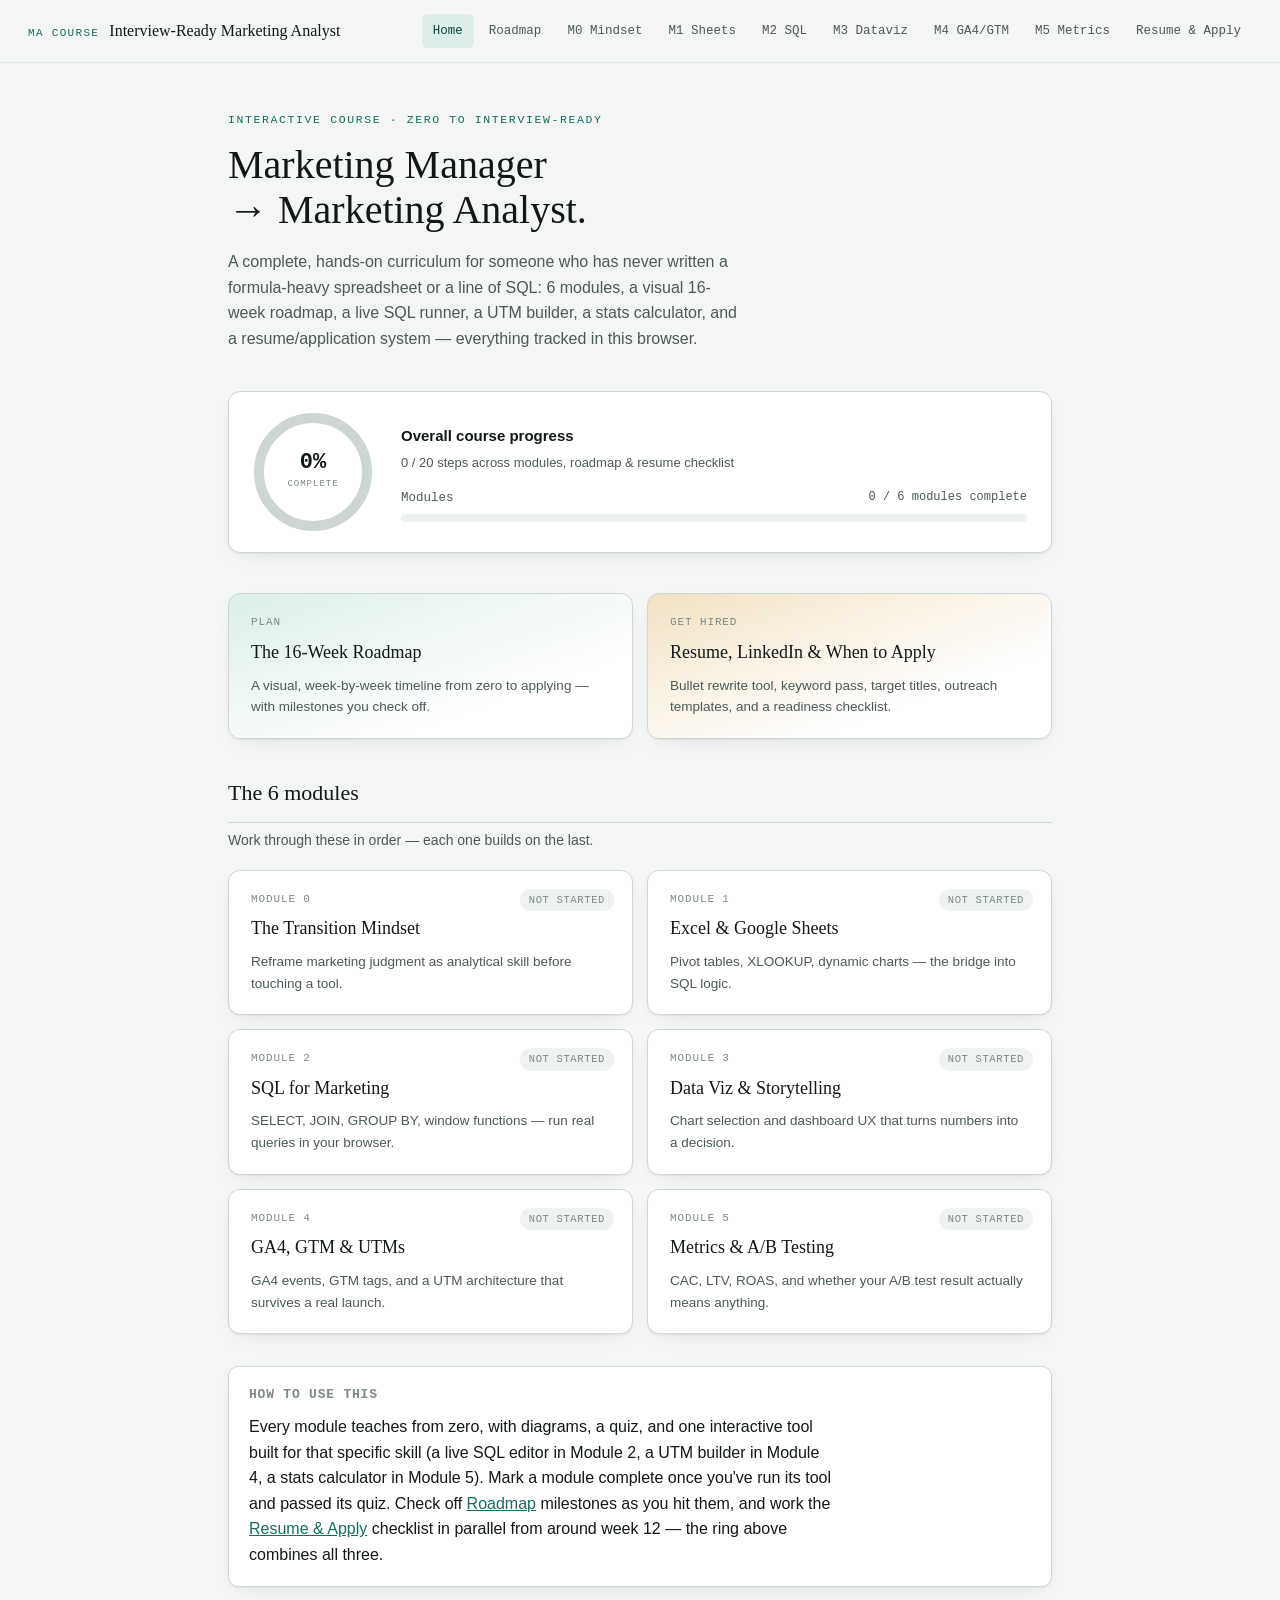
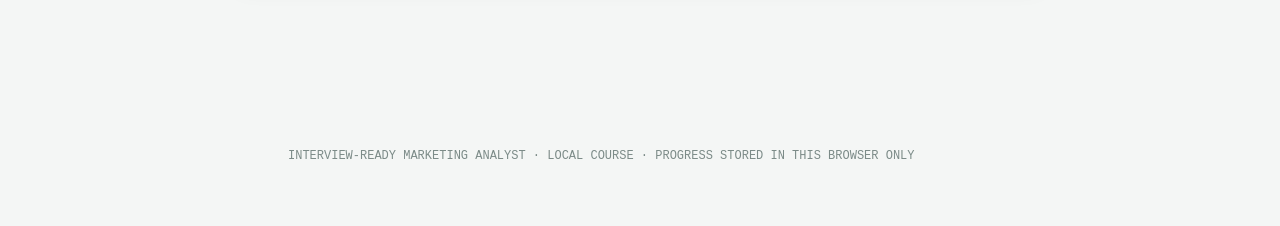
==== index.html @ cafff7cc "Initial commit: interactive marketing analyst course" ====
<!doctype html>
<html lang="en">
<head>
<meta charset="utf-8">
<title>Interview-Ready Marketing Analyst — Course</title>
<meta name="viewport" content="width=device-width, initial-scale=1">
<link rel="stylesheet" href="assets/styles.css">
</head>
<body>
<div class="topbar" id="topbar-mount" data-current=""></div>

<main class="page" style="max-width:880px;">
  <div class="hero">
    <p class="eyebrow">Interactive Course · Zero to Interview-Ready</p>
    <h1 class="doc-title">Marketing Manager → Marketing Analyst.</h1>
    <p class="doc-sub">A complete, hands-on curriculum for someone who has never written a formula-heavy spreadsheet or a line of SQL: 6 modules, a visual 16-week roadmap, a live SQL runner, a UTM builder, a stats calculator, and a resume/application system — everything tracked in this browser.</p>
  </div>

  <div class="progress-shell" style="display:flex; gap:28px; align-items:center; flex-wrap:wrap;">
    <svg id="progress-ring" width="120" height="120" viewBox="0 0 120 120" style="flex:none;"></svg>
    <div style="flex:1; min-width:220px;">
      <b style="font-size:15px;">Overall course progress</b>
      <p id="ring-label" style="color:var(--ink-muted); font-size:13px; margin:4px 0 14px;"></p>
      <div class="progress-row" style="margin-bottom:6px;">
        <span style="font-size:12.5px; color:var(--ink-muted);">Modules</span>
        <span id="progress-label" style="font-family:var(--mono); font-size:12px;">0 / 6</span>
      </div>
      <div class="progress-track"><div class="progress-fill" id="progress-fill" style="width:0%"></div></div>
    </div>
  </div>

  <div class="module-grid" style="margin-bottom:14px;">
    <a class="mcard" href="roadmap.html" style="background:linear-gradient(160deg, var(--teal-soft), var(--surface) 70%);">
      <div class="mnum">Plan</div>
      <h3>The 16-Week Roadmap</h3>
      <p>A visual, week-by-week timeline from zero to applying — with milestones you check off.</p>
    </a>
    <a class="mcard" href="resume.html" style="background:linear-gradient(160deg, var(--gold-soft), var(--surface) 70%);">
      <div class="mnum">Get Hired</div>
      <h3>Resume, LinkedIn &amp; When to Apply</h3>
      <p>Bullet rewrite tool, keyword pass, target titles, outreach templates, and a readiness checklist.</p>
    </a>
  </div>

  <h2 style="border-bottom:1px solid var(--line); padding-bottom:12px; font-family:var(--serif); font-weight:400; font-size:22px; margin:36px 0 6px;">The 6 modules</h2>
  <p style="color:var(--ink-muted); font-size:14px; margin:0 0 18px;">Work through these in order — each one builds on the last.</p>
  <div class="module-grid" id="module-grid"></div>

  <div class="box" style="margin-top:32px;">
    <h4 style="margin-top:0;">How to use this</h4>
    <p style="margin:0">Every module teaches from zero, with diagrams, a quiz, and one interactive tool built for that specific skill (a live SQL editor in Module 2, a UTM builder in Module 4, a stats calculator in Module 5). Mark a module complete once you've run its tool and passed its quiz. Check off <a href="roadmap.html">Roadmap</a> milestones as you hit them, and work the <a href="resume.html">Resume &amp; Apply</a> checklist in parallel from around week 12 — the ring above combines all three.</p>
  </div>
</main>

<footer class="site">INTERVIEW-READY MARKETING ANALYST · LOCAL COURSE · PROGRESS STORED IN THIS BROWSER ONLY</footer>

<script src="assets/app.js"></script>
</body>
</html>
---- assets/styles.css ----
:root{
  --bg:#f4f6f5; --surface:#ffffff; --surface-2:#eef2f1;
  --ink:#12181a; --ink-muted:#4a5a58; --ink-faint:#7c8b88;
  --line:#ccd6d3; --line-soft:#dfe6e4;
  --gold:#a8701c; --gold-soft:#f2e2c4; --gold-ink:#5c3d10;
  --teal:#146e60; --teal-soft:#dceee9; --teal-ink:#0d443b;
  --code-bg:#101817; --code-ink:#dce8e4;
  --good:#1f7a3d; --good-soft:#dcf0e2; --bad:#a3311a; --bad-soft:#f6ded8;
  --shadow: 0 1px 2px rgba(18,24,26,0.06), 0 8px 24px -12px rgba(18,24,26,0.12);
  --serif: Georgia, 'Iowan Old Style', 'Palatino Linotype', 'Book Antiqua', serif;
  --sans: -apple-system, BlinkMacSystemFont, 'Segoe UI', Roboto, Helvetica, Arial, sans-serif;
  --mono: ui-monospace, 'SF Mono', 'Cascadia Code', 'Consolas', 'Liberation Mono', monospace;
}
@media (prefers-color-scheme: dark){
  :root{
    --bg:#0e1414; --surface:#151f1e; --surface-2:#1b2726;
    --ink:#e9efec; --ink-muted:#9db0ac; --ink-faint:#71847f;
    --line:#2b3939; --line-soft:#233130;
    --gold:#f0b545; --gold-soft:#2e2412; --gold-ink:#f6cd7c;
    --teal:#4fc2ac; --teal-soft:#122824; --teal-ink:#7fdcc7;
    --code-bg:#0a1110; --code-ink:#cfe6df;
    --good:#4fd07f; --good-soft:#123321; --bad:#f28a70; --bad-soft:#3a1a13;
    --shadow: 0 1px 2px rgba(0,0,0,0.3), 0 8px 24px -12px rgba(0,0,0,0.5);
  }
}
:root[data-theme="dark"]{
  --bg:#0e1414; --surface:#151f1e; --surface-2:#1b2726;
  --ink:#e9efec; --ink-muted:#9db0ac; --ink-faint:#71847f;
  --line:#2b3939; --line-soft:#233130;
  --gold:#f0b545; --gold-soft:#2e2412; --gold-ink:#f6cd7c;
  --teal:#4fc2ac; --teal-soft:#122824; --teal-ink:#7fdcc7;
  --code-bg:#0a1110; --code-ink:#cfe6df;
  --good:#4fd07f; --good-soft:#123321; --bad:#f28a70; --bad-soft:#3a1a13;
  --shadow: 0 1px 2px rgba(0,0,0,0.3), 0 8px 24px -12px rgba(0,0,0,0.5);
}
:root[data-theme="light"]{
  --bg:#f4f6f5; --surface:#ffffff; --surface-2:#eef2f1;
  --ink:#12181a; --ink-muted:#4a5a58; --ink-faint:#7c8b88;
  --line:#ccd6d3; --line-soft:#dfe6e4;
  --gold:#a8701c; --gold-soft:#f2e2c4; --gold-ink:#5c3d10;
  --teal:#146e60; --teal-soft:#dceee9; --teal-ink:#0d443b;
  --code-bg:#101817; --code-ink:#dce8e4;
  --good:#1f7a3d; --good-soft:#dcf0e2; --bad:#a3311a; --bad-soft:#f6ded8;
  --shadow: 0 1px 2px rgba(18,24,26,0.06), 0 8px 24px -12px rgba(18,24,26,0.12);
}

*{box-sizing:border-box;}
html{background:var(--bg);}
body{
  margin:0; background:var(--bg); color:var(--ink); font-family:var(--sans);
  font-size:16px; line-height:1.6; -webkit-font-smoothing:antialiased;
}
a{color:var(--teal);}
::selection{background:var(--gold-soft); color:var(--gold-ink);}
code{font-family:var(--mono);}
code.inline{
  font-family:var(--mono); font-size:.9em; background:var(--surface-2); padding:1.5px 6px;
  border-radius:4px; border:1px solid var(--line-soft);
}

/* ---------- App shell ---------- */
.topbar{
  position:sticky; top:0; z-index:20; display:flex; align-items:center; justify-content:space-between;
  padding:14px 28px; background:var(--bg); border-bottom:1px solid var(--line-soft);
  backdrop-filter:blur(6px);
}
.topbar-brand{display:flex; align-items:baseline; gap:10px; text-decoration:none; color:var(--ink);}
.topbar-brand .mark{font-family:var(--mono); font-size:11px; letter-spacing:.12em; text-transform:uppercase; color:var(--teal);}
.topbar-brand .name{font-family:var(--serif); font-size:16px;}
.topbar-nav{display:flex; gap:4px; align-items:center; flex-wrap:wrap;}
.topbar-nav a{
  text-decoration:none; color:var(--ink-muted); font-size:12.5px; font-family:var(--mono);
  padding:6px 10px; border-radius:6px; border:1px solid transparent;
}
.topbar-nav a:hover{background:var(--surface-2); color:var(--ink);}
.topbar-nav a.current{color:var(--teal-ink); background:var(--teal-soft); border-color:var(--teal-soft);}
.topbar-nav a.done::after{content:' ✓'; color:var(--good);}

main.page{max-width:760px; margin:0 auto; padding:48px 28px 120px;}

/* ---------- Home dashboard ---------- */
.hero{max-width:640px; margin-bottom:40px;}
.eyebrow{
  font-family:var(--mono); font-size:11.5px; letter-spacing:.14em; text-transform:uppercase;
  color:var(--teal); margin:0 0 14px;
}
h1.doc-title{
  font-family:var(--serif); font-weight:400; font-size:clamp(28px,4vw,40px);
  line-height:1.12; margin:0 0 16px; text-wrap:balance;
}
.doc-sub{color:var(--ink-muted); font-size:16px; max-width:58ch; margin:0;}

.progress-shell{
  border:1px solid var(--line); border-radius:12px; background:var(--surface); padding:20px 24px;
  margin:28px 0 40px; box-shadow:var(--shadow);
}
.progress-row{display:flex; align-items:center; justify-content:space-between; margin-bottom:10px;}
.progress-row b{font-size:14px;}
.progress-row span{font-family:var(--mono); font-size:12.5px; color:var(--ink-muted);}
.progress-track{height:8px; border-radius:100px; background:var(--surface-2); overflow:hidden;}
.progress-fill{height:100%; background:var(--teal); border-radius:100px; transition:width .4s ease;}

.module-grid{display:grid; grid-template-columns:1fr; gap:14px;}
@media (min-width:640px){.module-grid{grid-template-columns:1fr 1fr;}}
.mcard{
  display:block; text-decoration:none; color:inherit; border:1px solid var(--line); border-radius:12px;
  padding:20px 22px; background:var(--surface); box-shadow:var(--shadow); position:relative;
}
.mcard:hover{border-color:var(--teal);}
.mcard .mnum{font-family:var(--mono); font-size:11px; letter-spacing:.08em; text-transform:uppercase; color:var(--ink-faint);}
.mcard h3{font-family:var(--serif); font-weight:400; font-size:18px; margin:6px 0 8px;}
.mcard p{color:var(--ink-muted); font-size:13.5px; margin:0;}
.mcard .status{
  position:absolute; top:18px; right:18px; font-family:var(--mono); font-size:10.5px;
  letter-spacing:.06em; text-transform:uppercase; padding:3px 9px; border-radius:100px;
}
.mcard .status.todo{background:var(--surface-2); color:var(--ink-faint);}
.mcard .status.done{background:var(--good-soft); color:var(--good);}

/* ---------- Lesson chrome ---------- */
.lesson-head{margin-bottom:36px;}
.lesson-num{font-family:var(--mono); font-size:11px; letter-spacing:.12em; text-transform:uppercase; color:var(--teal); margin:0 0 8px;}
.lesson-head h1{font-family:var(--serif); font-weight:400; font-size:32px; margin:0 0 10px; text-wrap:balance;}
.lesson-goal{color:var(--ink-muted); font-size:15.5px; max-width:60ch; margin:0;}

h2{font-family:var(--serif); font-weight:400; font-size:23px; margin:44px 0 14px; border-bottom:1px solid var(--line); padding-bottom:12px;}
h3{font-family:var(--serif); font-weight:400; font-size:18px; margin:28px 0 10px;}
h4{font-size:13px; text-transform:uppercase; letter-spacing:.06em; font-family:var(--mono); color:var(--ink-faint); margin:22px 0 8px;}
p{margin:0 0 14px; max-width:66ch;}
ul,ol{margin:0 0 16px; padding-left:22px;}
li{margin-bottom:6px; max-width:62ch;}

.box{border:1px solid var(--line); border-radius:10px; padding:18px 20px; margin:16px 0; background:var(--surface); box-shadow:var(--shadow);}
.box.teal{border-color:var(--teal-soft); background:linear-gradient(180deg, var(--teal-soft), var(--surface) 130px);}
.box.gold{border-color:var(--gold-soft); background:linear-gradient(180deg, var(--gold-soft), var(--surface) 130px);}

.diagram{background:var(--code-bg); color:var(--code-ink); border-radius:10px; padding:18px 20px; overflow-x:auto; margin:16px 0;}
.diagram pre{margin:0; font-family:var(--mono); font-size:12px; line-height:1.55; white-space:pre;}
.diagram-label{font-family:var(--mono); font-size:10.5px; letter-spacing:.1em; text-transform:uppercase; color:var(--code-ink); opacity:.55; margin:0 0 10px;}

pre.code{background:var(--code-bg); color:var(--code-ink); border-radius:10px; padding:16px 18px; overflow-x:auto; font-family:var(--mono); font-size:13px; line-height:1.6; margin:14px 0; border-left:3px solid var(--teal);}

/* ---------- Quiz ---------- */
.quiz{border:1px solid var(--line); border-radius:12px; background:var(--surface); box-shadow:var(--shadow); padding:6px 0; margin:18px 0;}
.qitem{padding:20px 24px; border-bottom:1px solid var(--line-soft);}
.qitem:last-child{border-bottom:none;}
.qitem .qtext{font-weight:700; font-size:14.5px; margin:0 0 12px; display:flex; gap:10px;}
.qitem .qtext .qn{font-family:var(--mono); color:var(--teal); flex:none;}
.qopts{display:flex; flex-direction:column; gap:8px;}
.qopt{
  display:flex; align-items:flex-start; gap:10px; padding:10px 12px; border:1px solid var(--line);
  border-radius:8px; cursor:pointer; font-size:13.5px; background:var(--bg);
}
.qopt:hover{border-color:var(--teal);}
.qopt input{margin-top:3px;}
.qopt.correct{border-color:var(--good); background:var(--good-soft);}
.qopt.incorrect{border-color:var(--bad); background:var(--bad-soft);}
.qexplain{margin-top:10px; font-size:13px; color:var(--ink-muted); display:none; padding:10px 12px; border-left:3px solid var(--teal); background:var(--surface-2); border-radius:0 8px 8px 0;}
.qexplain.show{display:block;}
.quiz-footer{display:flex; align-items:center; justify-content:space-between; padding:16px 24px 20px;}
.quiz-score{font-family:var(--mono); font-size:13px; color:var(--ink-muted);}

/* ---------- Buttons / inputs ---------- */
button, .btn{
  font-family:var(--sans); font-size:13.5px; font-weight:600; border-radius:8px; border:1px solid var(--teal);
  background:var(--teal); color:#fff; padding:10px 18px; cursor:pointer;
}
button:hover, .btn:hover{filter:brightness(1.08);}
button.ghost{background:transparent; color:var(--teal); border:1px solid var(--line);}
button.ghost:hover{border-color:var(--teal);}
button:disabled{opacity:.5; cursor:not-allowed;}
input[type="text"], input[type="number"], textarea, select{
  font-family:var(--mono); font-size:13.5px; padding:9px 12px; border-radius:7px; border:1px solid var(--line);
  background:var(--surface); color:var(--ink); width:100%;
}
textarea{min-height:88px; resize:vertical;}
label{display:block; font-family:var(--mono); font-size:11px; letter-spacing:.06em; text-transform:uppercase; color:var(--ink-faint); margin:0 0 6px;}
.field{margin-bottom:14px;}
.fieldrow{display:grid; grid-template-columns:1fr 1fr; gap:14px;}
@media (max-width:520px){.fieldrow{grid-template-columns:1fr;}}

/* ---------- Interactive tool card ---------- */
.tool-card{border:1px solid var(--line); border-radius:12px; background:var(--surface); box-shadow:var(--shadow); padding:22px 24px; margin:20px 0;}
.tool-card .ttag{display:inline-block; font-family:var(--mono); font-size:10.5px; letter-spacing:.08em; text-transform:uppercase; color:var(--gold-ink); background:var(--gold-soft); padding:3px 9px; border-radius:100px; margin-bottom:12px;}
.result-box{margin-top:14px; padding:14px 16px; border-radius:8px; background:var(--surface-2); font-size:13.5px; border:1px solid var(--line-soft);}
.result-box.good{background:var(--good-soft); border-color:var(--good); color:var(--good);}
.result-box.bad{background:var(--bad-soft); border-color:var(--bad); color:var(--bad);}

/* ---------- SQL runner ---------- */
.sql-runner{border:1px solid var(--line); border-radius:12px; overflow:hidden; margin:20px 0; box-shadow:var(--shadow);}
.sql-editor-wrap{background:var(--code-bg); padding:16px 18px;}
.sql-editor-wrap textarea{
  background:var(--code-bg); color:var(--code-ink); border:1px solid #24312f; font-family:var(--mono);
  font-size:13.5px; min-height:100px;
}
.sql-actions{display:flex; gap:10px; padding:12px 18px; background:var(--code-bg); border-top:1px solid #24312f;}
.sql-output{padding:16px 18px; background:var(--surface); max-height:280px; overflow:auto;}
table.result-table{width:100%; border-collapse:collapse; font-size:12.5px; font-family:var(--mono);}
table.result-table th{text-align:left; padding:6px 10px; border-bottom:1px solid var(--line); color:var(--ink-faint); position:sticky; top:0; background:var(--surface);}
table.result-table td{padding:6px 10px; border-bottom:1px solid var(--line-soft); font-variant-numeric:tabular-nums;}
.sql-schema{font-family:var(--mono); font-size:12px; color:var(--ink-muted); padding:12px 18px; border-top:1px solid var(--line-soft); background:var(--surface-2);}

.challenge{border-left:3px solid var(--gold); padding:12px 16px; margin:14px 0; background:var(--gold-soft); border-radius:0 8px 8px 0; font-size:13.5px;}
.challenge b{display:block; margin-bottom:4px; font-family:var(--mono); font-size:11px; text-transform:uppercase; letter-spacing:.06em; color:var(--gold-ink);}

/* ---------- QA / interview questions ---------- */
.qa{border-top:1px solid var(--line-soft); padding:16px 0;}
.qa:first-of-type{border-top:1px solid var(--line);}
.q{font-weight:700; font-size:14.5px; margin:0 0 8px;}
.a{color:var(--ink-muted); font-size:14px; margin:0;}

.lesson-nav{display:flex; justify-content:space-between; align-items:center; margin-top:56px; padding-top:24px; border-top:1px solid var(--line);}
.lesson-nav a{text-decoration:none; font-family:var(--mono); font-size:12.5px; color:var(--teal);}

footer.site{max-width:760px; margin:0 auto; padding:24px 28px 60px; color:var(--ink-faint); font-size:12px; font-family:var(--mono);}
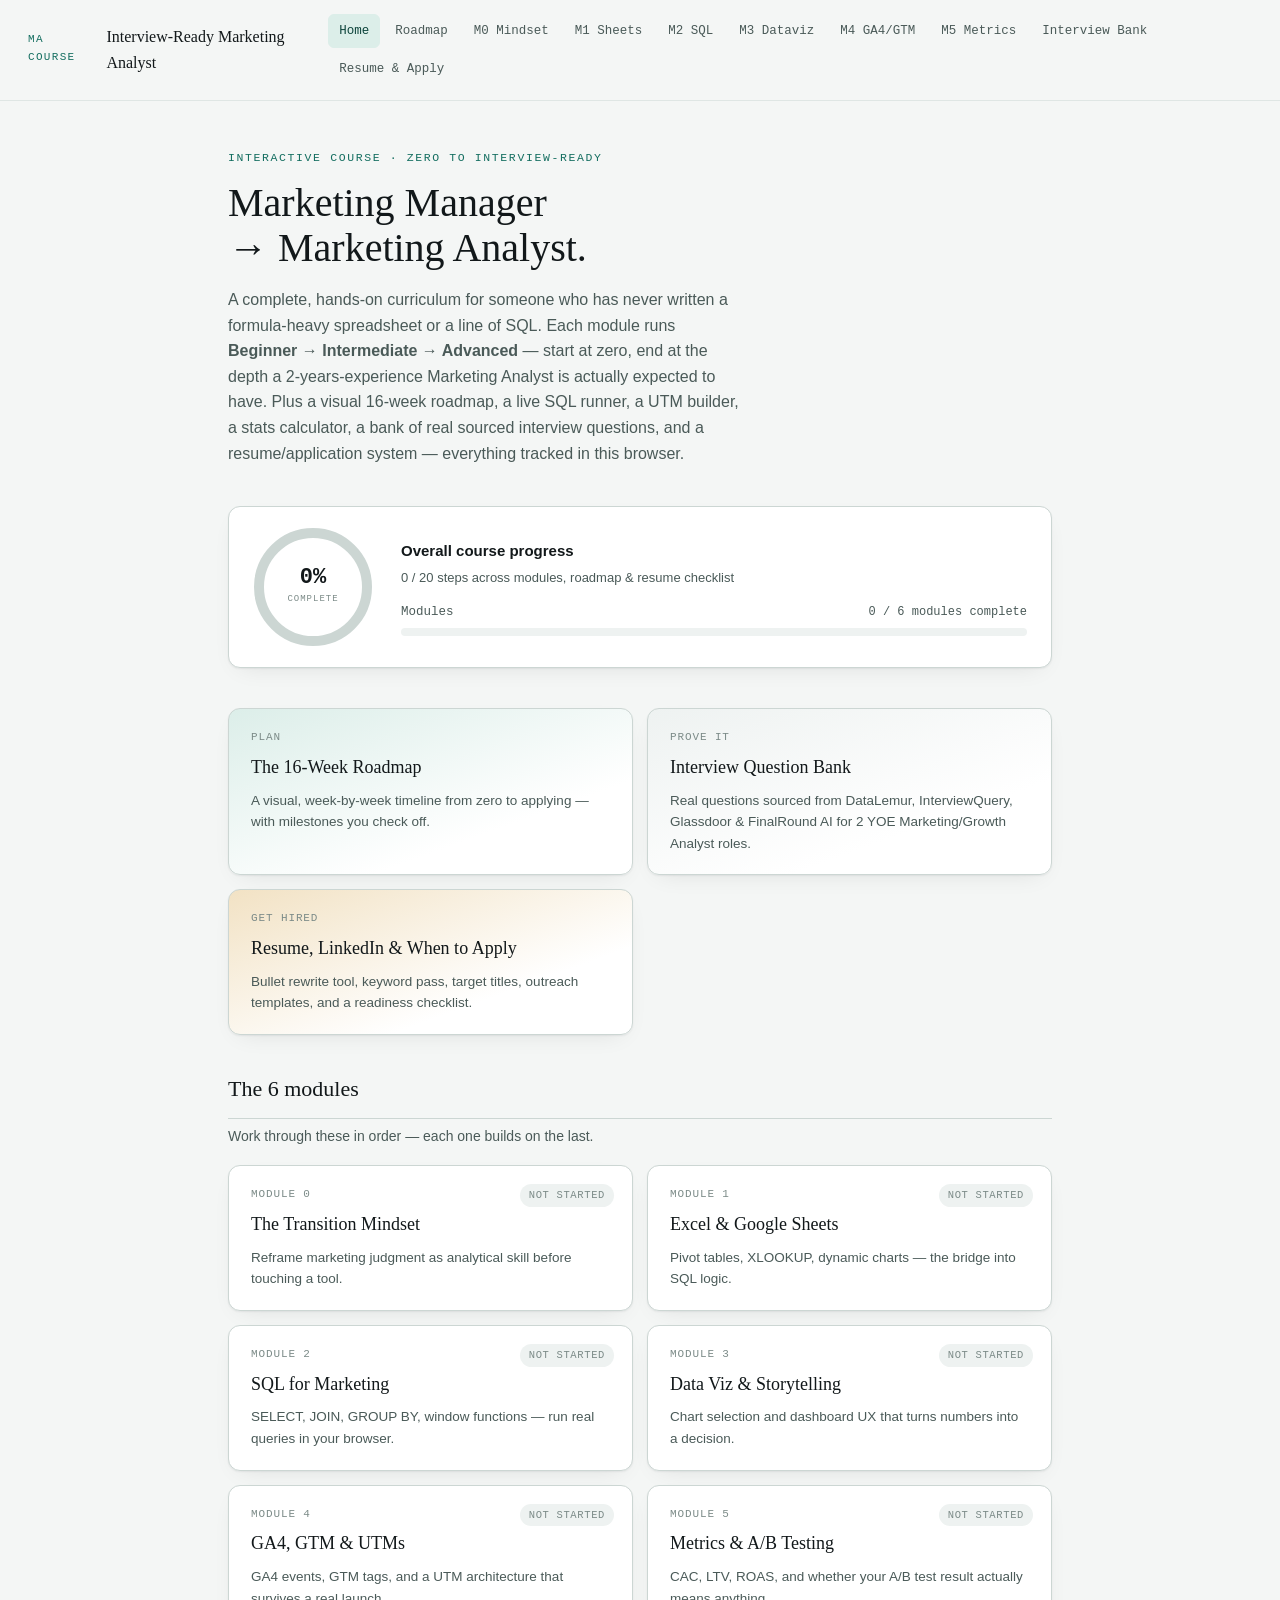
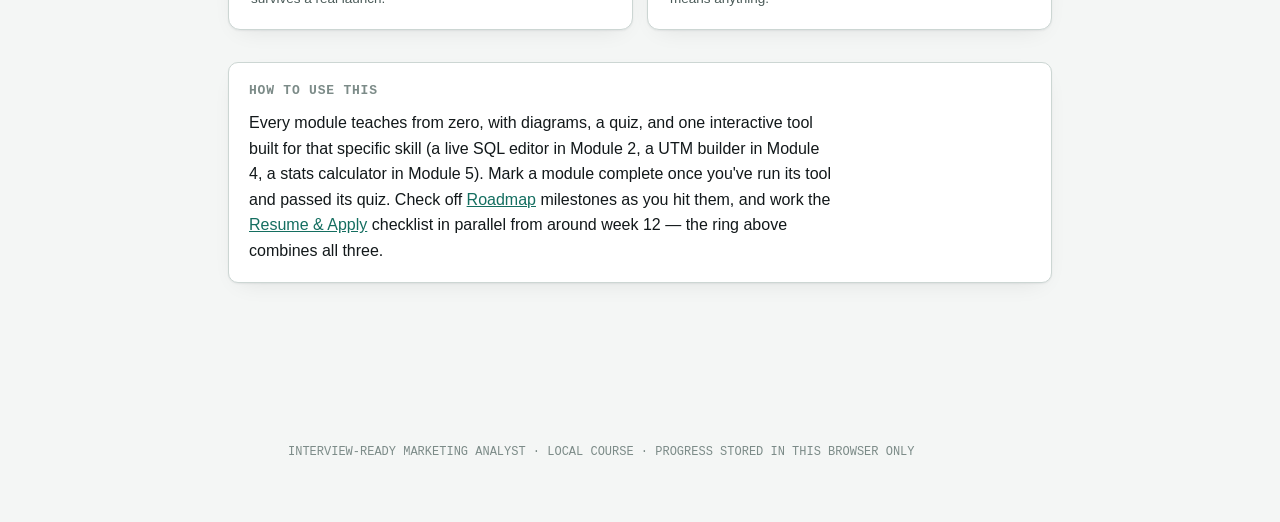
==== commit 55148240: "Add tiered (Beginner/Intermediate/Advanced) depth to all modules, real sourced interview question ba" ====
--- a/index.html
+++ b/index.html
@@ -13,7 +13,7 @@
   <div class="hero">
     <p class="eyebrow">Interactive Course · Zero to Interview-Ready</p>
     <h1 class="doc-title">Marketing Manager → Marketing Analyst.</h1>
-    <p class="doc-sub">A complete, hands-on curriculum for someone who has never written a formula-heavy spreadsheet or a line of SQL: 6 modules, a visual 16-week roadmap, a live SQL runner, a UTM builder, a stats calculator, and a resume/application system — everything tracked in this browser.</p>
+    <p class="doc-sub">A complete, hands-on curriculum for someone who has never written a formula-heavy spreadsheet or a line of SQL. Each module runs <strong>Beginner → Intermediate → Advanced</strong> — start at zero, end at the depth a 2-years-experience Marketing Analyst is actually expected to have. Plus a visual 16-week roadmap, a live SQL runner, a UTM builder, a stats calculator, a bank of real sourced interview questions, and a resume/application system — everything tracked in this browser.</p>
   </div>
 
   <div class="progress-shell" style="display:flex; gap:28px; align-items:center; flex-wrap:wrap;">
@@ -34,6 +34,11 @@
       <div class="mnum">Plan</div>
       <h3>The 16-Week Roadmap</h3>
       <p>A visual, week-by-week timeline from zero to applying — with milestones you check off.</p>
+    </a>
+    <a class="mcard" href="interview-bank.html" style="background:linear-gradient(160deg, var(--surface-2), var(--surface) 70%);">
+      <div class="mnum">Prove It</div>
+      <h3>Interview Question Bank</h3>
+      <p>Real questions sourced from DataLemur, InterviewQuery, Glassdoor &amp; FinalRound AI for 2 YOE Marketing/Growth Analyst roles.</p>
     </a>
     <a class="mcard" href="resume.html" style="background:linear-gradient(160deg, var(--gold-soft), var(--surface) 70%);">
       <div class="mnum">Get Hired</div>
--- a/assets/styles.css
+++ b/assets/styles.css
@@ -209,6 +209,35 @@
 .q{font-weight:700; font-size:14.5px; margin:0 0 8px;}
 .a{color:var(--ink-muted); font-size:14px; margin:0;}
 
+/* ---------- Tier badges & filter bar ---------- */
+.tier-divider{display:flex; align-items:center; gap:14px; margin:52px 0 22px;}
+.tier-divider .tline{flex:1; height:1px; background:var(--line);}
+.tier-badge{
+  font-family:var(--mono); font-size:11px; letter-spacing:.1em; text-transform:uppercase;
+  padding:5px 12px; border-radius:100px; font-weight:700; flex:none;
+}
+.tier-badge.beginner{background:var(--teal-soft); color:var(--teal-ink);}
+.tier-badge.intermediate{background:var(--gold-soft); color:var(--gold-ink);}
+.tier-badge.advanced{background:var(--ink); color:var(--bg);}
+
+.filter-bar{display:flex; gap:8px; flex-wrap:wrap; margin:16px 0 24px;}
+.filter-btn{
+  font-family:var(--mono); font-size:11.5px; letter-spacing:.03em; padding:7px 14px; border-radius:100px;
+  border:1px solid var(--line); background:var(--surface); color:var(--ink-muted); cursor:pointer;
+}
+.filter-btn:hover{border-color:var(--teal);}
+.filter-btn.active{background:var(--teal); border-color:var(--teal); color:#fff;}
+
+.source-tag{
+  display:inline-block; font-family:var(--mono); font-size:10px; letter-spacing:.04em; color:var(--ink-faint);
+  border:1px solid var(--line-soft); border-radius:100px; padding:2px 9px; margin-left:8px; vertical-align:middle;
+}
+.fact-callout{
+  border-left:3px solid var(--gold); background:var(--gold-soft); border-radius:0 10px 10px 0;
+  padding:14px 18px; margin:16px 0; font-size:13.5px;
+}
+.fact-callout b{display:block; font-family:var(--mono); font-size:10.5px; text-transform:uppercase; letter-spacing:.06em; color:var(--gold-ink); margin-bottom:6px;}
+
 .lesson-nav{display:flex; justify-content:space-between; align-items:center; margin-top:56px; padding-top:24px; border-top:1px solid var(--line);}
 .lesson-nav a{text-decoration:none; font-family:var(--mono); font-size:12.5px; color:var(--teal);}
 
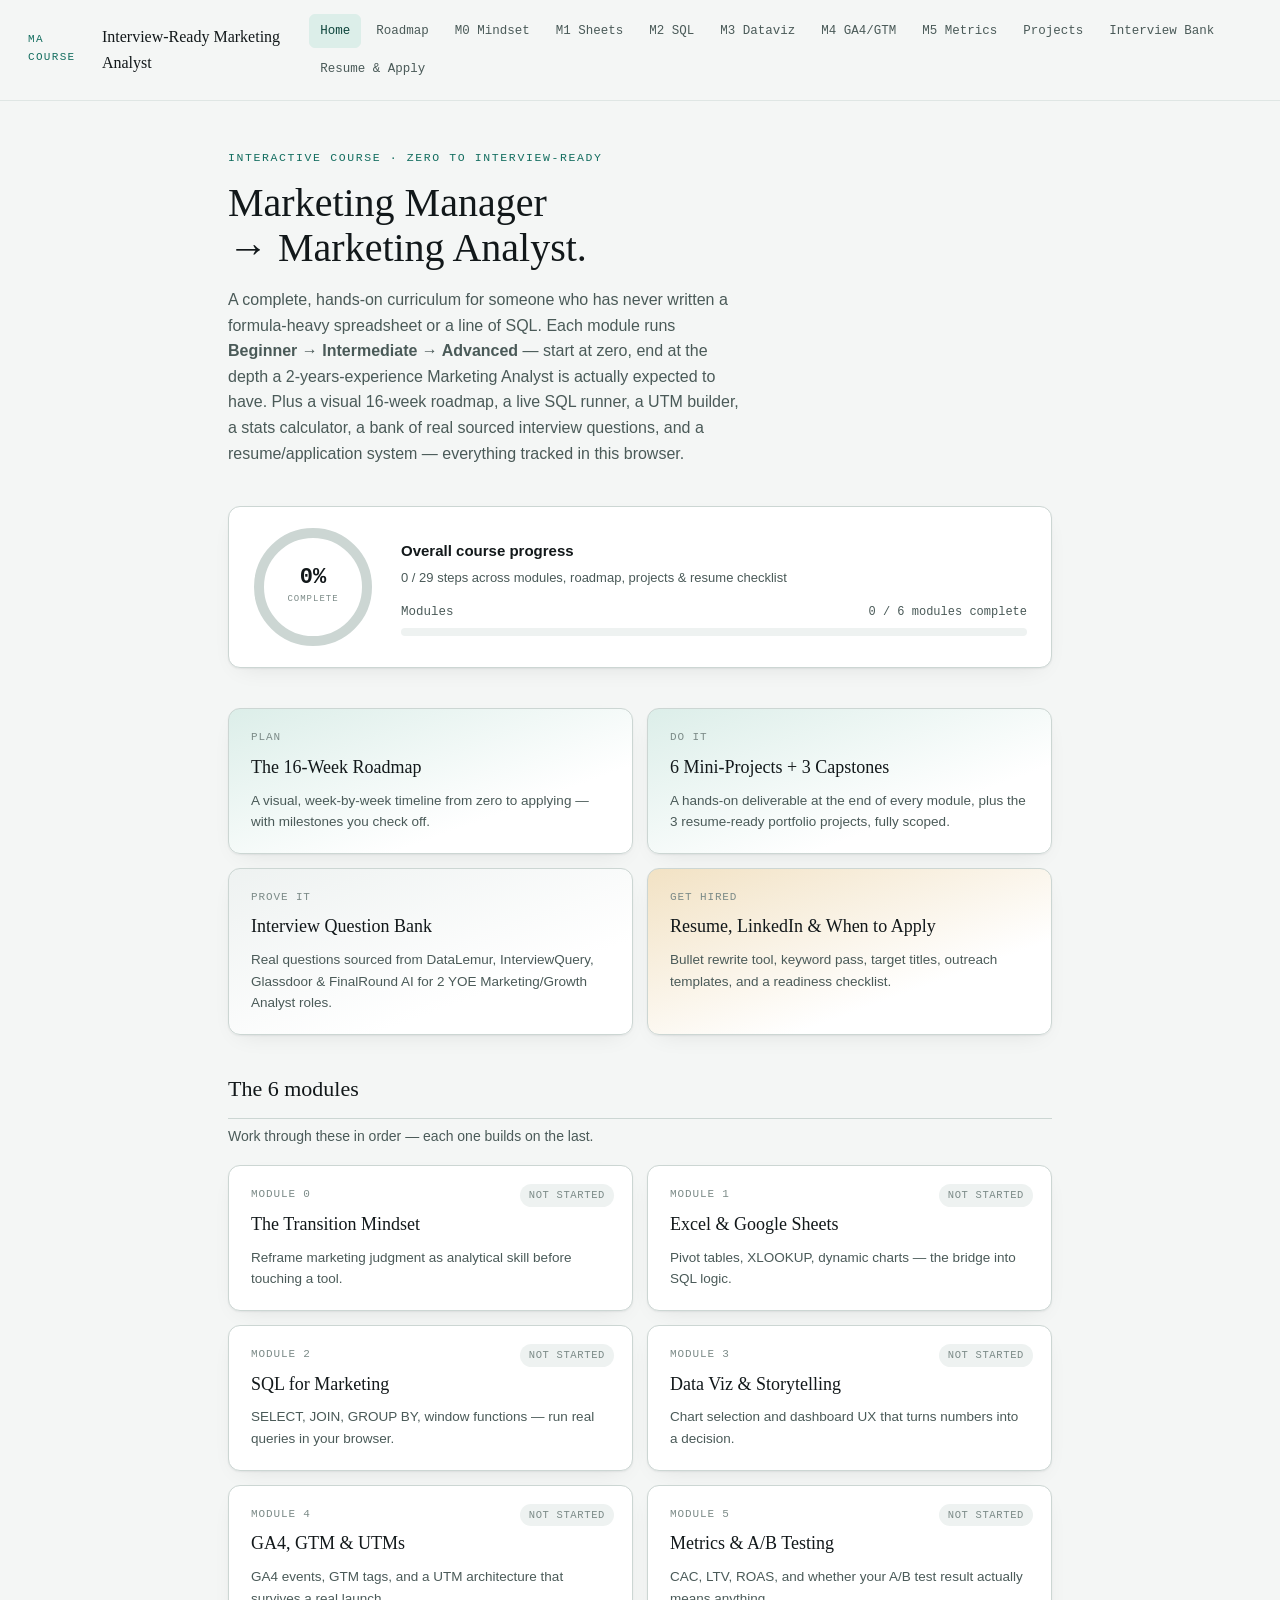
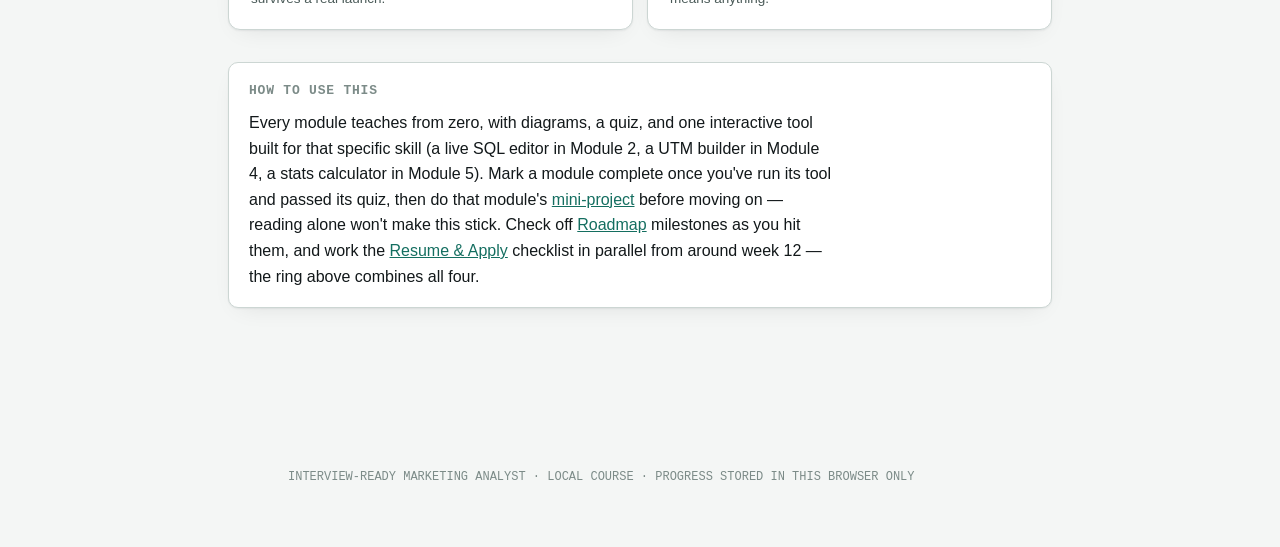
==== commit c5e6c63f: "Add Projects page (6 mini-projects + 3 capstones) with progress tracking; fix identify-before-quiz g" ====
--- a/index.html
+++ b/index.html
@@ -35,6 +35,11 @@
       <h3>The 16-Week Roadmap</h3>
       <p>A visual, week-by-week timeline from zero to applying — with milestones you check off.</p>
     </a>
+    <a class="mcard" href="projects.html" style="background:linear-gradient(160deg, var(--teal-soft), var(--surface) 70%);">
+      <div class="mnum">Do It</div>
+      <h3>6 Mini-Projects + 3 Capstones</h3>
+      <p>A hands-on deliverable at the end of every module, plus the 3 resume-ready portfolio projects, fully scoped.</p>
+    </a>
     <a class="mcard" href="interview-bank.html" style="background:linear-gradient(160deg, var(--surface-2), var(--surface) 70%);">
       <div class="mnum">Prove It</div>
       <h3>Interview Question Bank</h3>
@@ -53,7 +58,7 @@
 
   <div class="box" style="margin-top:32px;">
     <h4 style="margin-top:0;">How to use this</h4>
-    <p style="margin:0">Every module teaches from zero, with diagrams, a quiz, and one interactive tool built for that specific skill (a live SQL editor in Module 2, a UTM builder in Module 4, a stats calculator in Module 5). Mark a module complete once you've run its tool and passed its quiz. Check off <a href="roadmap.html">Roadmap</a> milestones as you hit them, and work the <a href="resume.html">Resume &amp; Apply</a> checklist in parallel from around week 12 — the ring above combines all three.</p>
+    <p style="margin:0">Every module teaches from zero, with diagrams, a quiz, and one interactive tool built for that specific skill (a live SQL editor in Module 2, a UTM builder in Module 4, a stats calculator in Module 5). Mark a module complete once you've run its tool and passed its quiz, then do that module's <a href="projects.html">mini-project</a> before moving on — reading alone won't make this stick. Check off <a href="roadmap.html">Roadmap</a> milestones as you hit them, and work the <a href="resume.html">Resume &amp; Apply</a> checklist in parallel from around week 12 — the ring above combines all four.</p>
   </div>
 </main>
 
